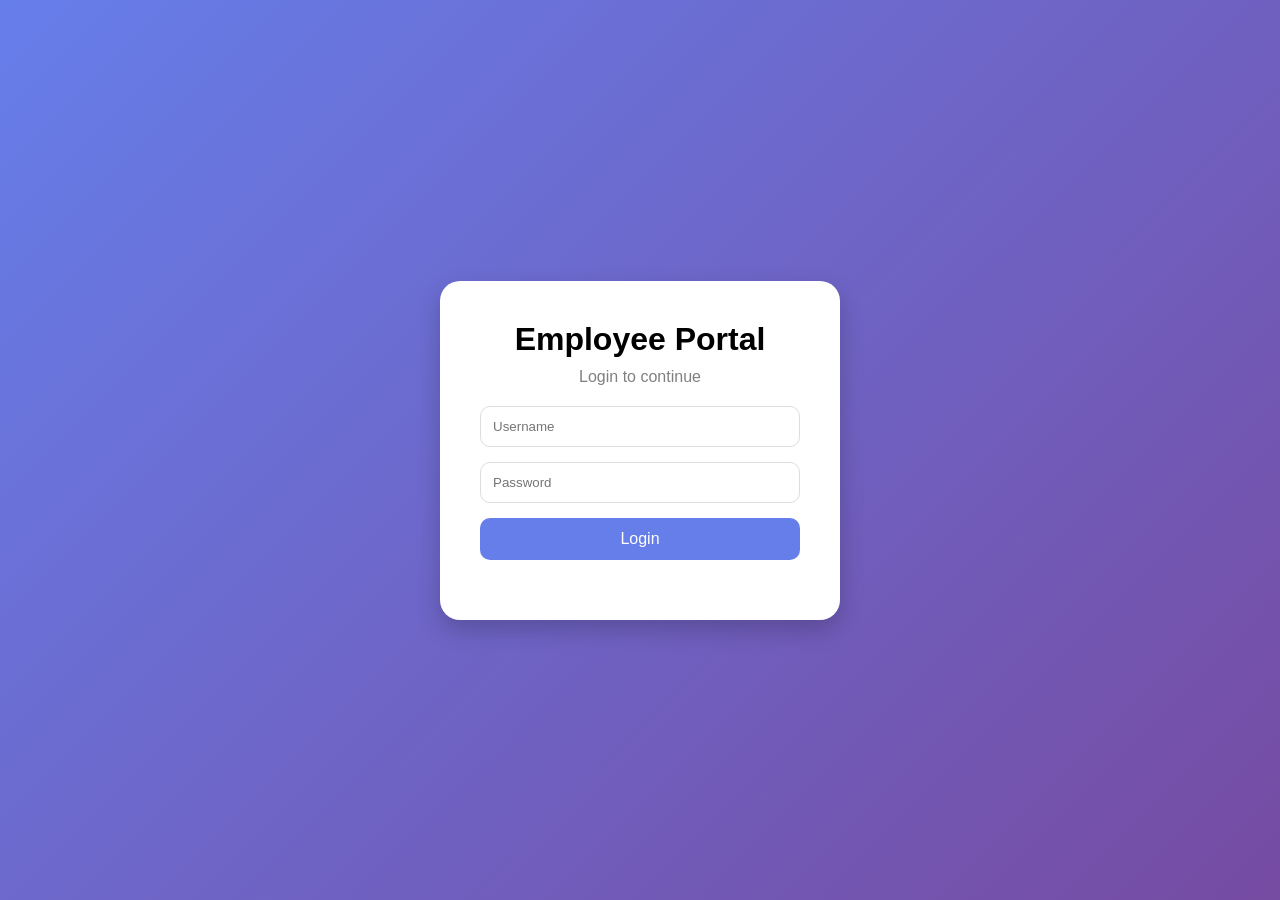
==== src/main/resources/static/index.html @ 37989d94 "Initial Commit" ====
<!DOCTYPE html>
<html lang="en">

<head>
    <meta charset="UTF-8">
    <meta name="viewport" content="width=device-width, initial-scale=1.0">
    <title>Employee Management System</title>

    <link rel="stylesheet" href="style.css">

    <link rel="stylesheet"
        href="https://cdnjs.cloudflare.com/ajax/libs/font-awesome/6.6.0/css/all.min.css">
</head>

<body>

    <div class="container">

        <!-- ================= HEADER ================= -->

        <header>

            <button onclick="logout()">
                Logout
            </button>

            <h1>
                <i class="fa-solid fa-users"></i>
                Employee Management System
            </h1>

        

           
        </header>
         
         <div class="stats-container">

            <div class="stat-card">
                <h3>Total Employees</h3>
                <h1 id="totalEmployees">0</h1>
            </div>
        
            <div class="stat-card">
                <h3>Departments</h3>
                <h1 id="totalDepartments">0</h1>
            </div>
        
            <div class="stat-card">
                <h3>Average Salary</h3>
                <h1 id="avgSalary">0</h1>
            </div>
        
            <div class="stat-card">
                <h3>Highest Salary</h3>
                <h1 id="maxSalaryDisplay">0</h1>
            </div>
        
        </div>

        <!-- ================= ADD / UPDATE ================= -->

        <div class="card">

            <h2>Add / Update Employee</h2>

            <div class="form-grid">

                <input type="hidden" id="id">

                <input type="text"
                    id="name"
                    placeholder="Enter Name">

                <input type="email"
                    id="email"
                    placeholder="Enter Email">

                <input type="text"
                    id="phone"
                    placeholder="Enter Phone Number">

                <input type="text"
                    id="department"
                    placeholder="Department">

                <input type="text"
                    id="designation"
                    placeholder="Designation">

                <input type="number"
                    id="salary"
                    placeholder="Salary">

            </div>

            <div class="btn-group">

                <button class="btn btn-primary"
                    onclick="addEmployee()">

                    <i class="fa-solid fa-plus"></i>

                    Add Employee

                </button>

                <button class="btn btn-success"
                    onclick="updateEmployee()">

                    <i class="fa-solid fa-pen"></i>

                    Update Employee

                </button>

                <button class="btn btn-danger"
                    onclick="clearForm()">

                    <i class="fa-solid fa-trash"></i>

                    Clear

                </button>

            </div>

        </div>

        <!-- ================= SEARCH ================= -->

        <div class="card">

            <h2>Search Employees</h2>

            <div class="search-grid">

                <input type="text"
                    id="searchName"
                    placeholder="Search By Name">

                <button class="btn btn-primary"
                    onclick="searchByName()">

                    Search Name

                </button>

                <input type="text"
                    id="searchDepartment"
                    placeholder="Search By Department">

                <button class="btn btn-success"
                    onclick="searchByDepartment()">

                    Search Department

                </button>

            </div>

        </div>

        <!-- ================= SALARY FILTER ================= -->

        <div class="card">

            <h2>Salary Filter</h2>

            <div class="salary-grid">

                <input type="number"
                    id="minSalary"
                    placeholder="Minimum Salary">

                <input type="number"
                    id="maxSalary"
                    placeholder="Maximum Salary">

                <button class="btn btn-primary"
                    onclick="filterSalary()">

                    Filter

                </button>

            </div>

        </div>

        <!-- ================= PAGINATION ================= -->

        <div class="card">

            <h2>Pagination & Sorting</h2>

            <div class="pagination-grid">

                <input type="number"
                    id="page"
                    placeholder="Page Number"
                    value="0">

                <input type="number"
                    id="size"
                    placeholder="Page Size"
                    value="5">

                <select id="sortBy">

                    <option value="id">
                        ID
                    </option>

                    <option value="name">
                        Name
                    </option>

                    <option value="salary">
                        Salary
                    </option>

                    <option value="department">
                        Department
                    </option>

                </select>

                <button class="btn btn-success"
                    onclick="loadEmployees()">

                    Load Employees

                </button>

            </div>

        </div>

        <!-- ================= TABLE ================= -->

        <div class="table-card">

            <table>

                <thead>

                    <tr>

                        <th>ID</th>

                        <th>Name</th>

                        <th>Email</th>

                        <th>Phone</th>

                        <th>Department</th>

                        <th>Designation</th>

                        <th>Salary</th>

                        <th>Action</th>

                    </tr>

                </thead>

                <tbody id="employeeTable">

                </tbody>

            </table>

        </div>

    </div>

    <script src="script.js"></script>

</body>

</html>
---- src/main/resources/static/style.css ----
* {
    margin: 0;
    padding: 0;
    box-sizing: border-box;
    font-family: Arial, Helvetica, sans-serif;
}

body {
    background: #eef2f7;
    min-height: 100vh;
    padding: 30px;
}

.container {
    width: 95%;
    max-width: 1400px;
    margin: auto;
}

/* =========================
   HEADER
========================= */

header {
    text-align: center;
    margin-bottom: 30px;

    background: linear-gradient(
        135deg,
        #2563eb,
        #7c3aed
    );

    color: white;

    padding: 30px;

    border-radius: 20px;

    box-shadow:
        0 10px 25px rgba(0, 0, 0, 0.15);
}

header h1 {
    color: white;
    font-size: 38px;
    margin-bottom: 10px;
}

header p {
    color: #e2e8f0;
    font-size: 18px;
}

/* =========================
   LOGOUT BUTTON
========================= */

header button {
    float: right;

    border: none;

    background: white;

    color: #2563eb;

    padding: 10px 18px;

    border-radius: 10px;

    font-weight: bold;

    cursor: pointer;

    margin-bottom: 15px;
}

header button:hover {
    background: #f1f5f9;
}

/* =========================
   STATS CARDS
========================= */

.stats-container {
    display: grid;

    grid-template-columns:
        repeat(auto-fit, minmax(220px, 1fr));

    gap: 20px;

    margin-top: 25px;
}

.stat-card {
    background: white;

    border-radius: 15px;

    padding: 25px;

    text-align: center;

    box-shadow:
        0 5px 15px rgba(0, 0, 0, 0.08);

    transition: 0.3s;
}

.stat-card:hover {
    transform: translateY(-5px);
}

.stat-card h3 {
    color: #64748b;
    margin-bottom: 10px;
}

.stat-card h1 {
    color: #2563eb;
    font-size: 36px;
}

/* =========================
   CARDS
========================= */

.card,
.table-card {

    background: white;

    padding: 25px;

    margin-bottom: 25px;

    border-radius: 15px;

    box-shadow:
        0 4px 15px rgba(0, 0, 0, 0.08);

    transition: 0.3s;
}

.card:hover,
.table-card:hover {

    transform: translateY(-4px);

    box-shadow:
        0 12px 25px rgba(0, 0, 0, 0.12);
}

.card h2 {
    margin-bottom: 20px;
    color: #1e293b;
}

/* =========================
   FORM GRIDS
========================= */

.form-grid {
    display: grid;
    grid-template-columns:
        repeat(auto-fit, minmax(250px, 1fr));
    gap: 15px;
}

.search-grid {
    display: grid;
    grid-template-columns: 2fr 1fr 2fr 1fr;
    gap: 15px;
}

.salary-grid {
    display: grid;
    grid-template-columns: 1fr 1fr 1fr;
    gap: 15px;
}

.pagination-grid {
    display: grid;
    grid-template-columns: 1fr 1fr 1fr 1fr;
    gap: 15px;
}

/* =========================
   INPUTS
========================= */

input,
select {

    padding: 12px;

    border-radius: 8px;

    border: 1px solid #cbd5e1;

    font-size: 15px;

    outline: none;

    transition: 0.3s;
}

input:hover,
select:hover {

    border-color: #2563eb;
}

input:focus,
select:focus {

    border: 2px solid royalblue;
}

/* =========================
   BUTTONS
========================= */

.btn-group {

    margin-top: 20px;

    display: flex;

    gap: 15px;

    flex-wrap: wrap;
}

.btn {

    padding: 12px 22px;

    border: none;

    border-radius: 8px;

    cursor: pointer;

    color: white;

    font-size: 15px;

    font-weight: bold;

    letter-spacing: 0.5px;

    transition: 0.3s;

    box-shadow:
        0 4px 10px rgba(0, 0, 0, 0.15);
}

.btn:hover {

    transform:
        translateY(-3px)
        scale(1.02);
}

.btn-primary {

    background:
        linear-gradient(
            135deg,
            #2563eb,
            #1d4ed8
        );
}

.btn-success {

    background:
        linear-gradient(
            135deg,
            #16a34a,
            #15803d
        );
}

.btn-danger {

    background:
        linear-gradient(
            135deg,
            #ef4444,
            #dc2626
        );
}

/* =========================
   TABLE
========================= */

.table-card {
    overflow-x: auto;
}

table {

    width: 100%;

    border-collapse: collapse;
}

table thead {

    background: #1e40af;

    color: white;
}

table th,
table td {

    padding: 14px;

    text-align: center;

    border-bottom: 1px solid #e2e8f0;
}

table tbody tr {

    transition: 0.2s;
}

table tbody tr:hover {

    background: #eff6ff;
}

table button {

    border: none;

    padding: 8px 12px;

    border-radius: 6px;

    cursor: pointer;

    color: white;

    margin: 2px;
}

table button:first-child {
    background: #f59e0b;
}

table button:last-child {
    background: #dc2626;
}

/* =========================
   SCROLLBAR
========================= */

::-webkit-scrollbar {
    width: 8px;
}

::-webkit-scrollbar-track {
    background: #e5e7eb;
}

::-webkit-scrollbar-thumb {
    background: #2563eb;
    border-radius: 10px;
}

/* =========================
   RESPONSIVE
========================= */

@media(max-width:900px) {

    .search-grid {
        grid-template-columns: 1fr;
    }

    .salary-grid {
        grid-template-columns: 1fr;
    }

    .pagination-grid {
        grid-template-columns: 1fr;
    }

    .btn-group {
        flex-direction: column;
    }

    .btn {
        width: 100%;
    }
}

@media(max-width:600px) {

    body {
        padding: 10px;
    }

    header h1 {
        font-size: 28px;
    }

    .card {
        padding: 15px;
    }

    .stats-container {
        grid-template-columns: 1fr;
    }

    header button {
        float: none;
        margin-bottom: 20px;
    }
}
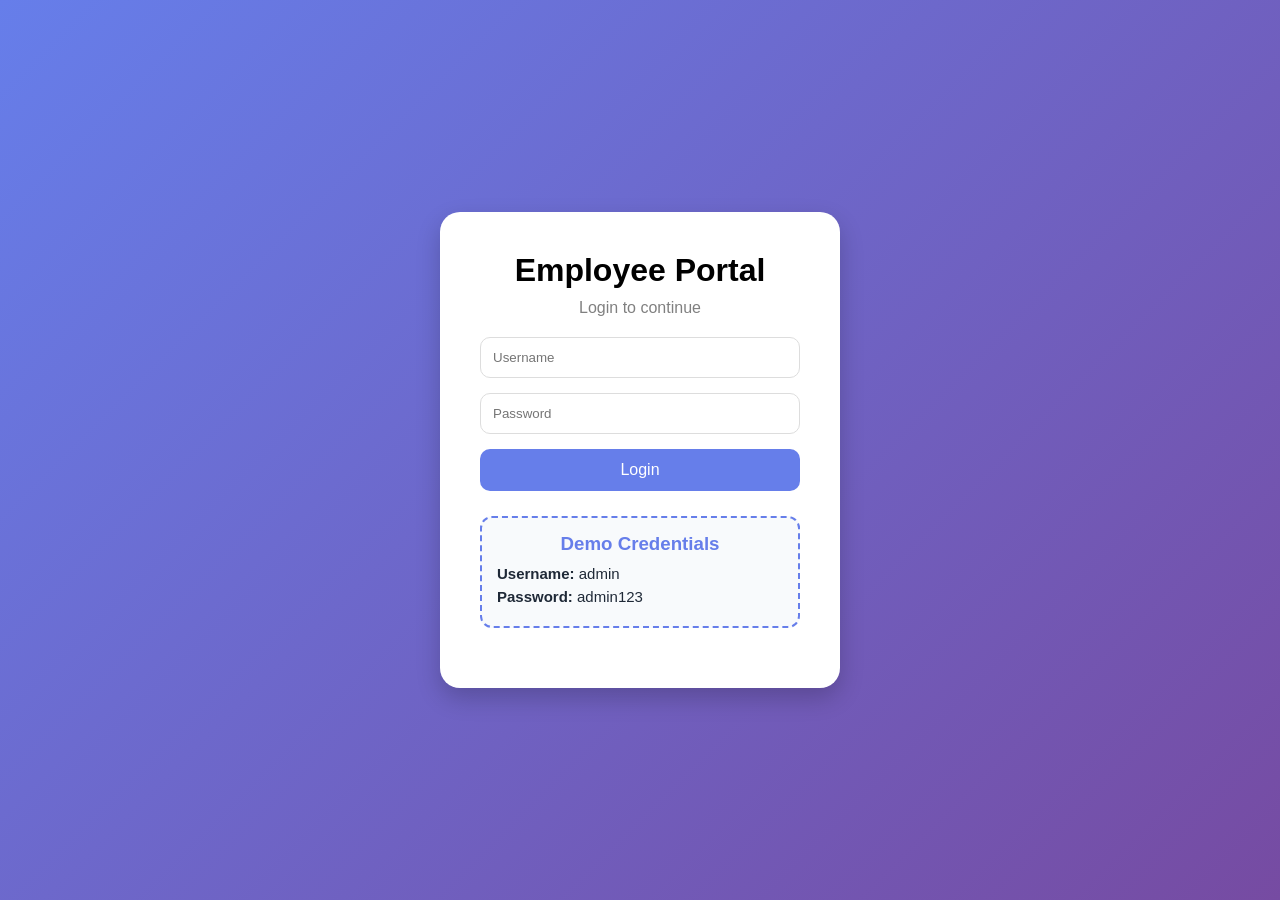
==== commit fdfbdc5b: "Describe what you changed" ====
--- a/src/main/resources/static/index.html
+++ b/src/main/resources/static/index.html
@@ -277,6 +277,22 @@
 
     </div>
 
+    <footer>
+
+    <p>
+        © 2026 Employee Management System
+    </p>
+
+    <p>
+        Developed by <strong>Shantanu Farkade</strong>
+    </p>
+
+    <p>
+        Java • Spring Boot • MySQL • HTML • CSS • JavaScript • Railway
+    </p>
+
+</footer>
+
     <script src="script.js"></script>
 
 </body>
--- a/src/main/resources/static/style.css
+++ b/src/main/resources/static/style.css
@@ -429,3 +429,37 @@
     }
 }
 
+/* =========================
+   FOOTER
+========================= */
+
+footer {
+
+    margin-top: 40px;
+
+    background: #0f172a;
+
+    color: white;
+
+    text-align: center;
+
+    padding: 25px;
+
+    border-radius: 15px;
+
+    box-shadow: 0 5px 15px rgba(0,0,0,0.15);
+}
+
+footer p {
+
+    margin: 8px 0;
+
+    font-size: 15px;
+
+    color: #cbd5e1;
+}
+
+footer strong {
+
+    color: #60a5fa;
+}
